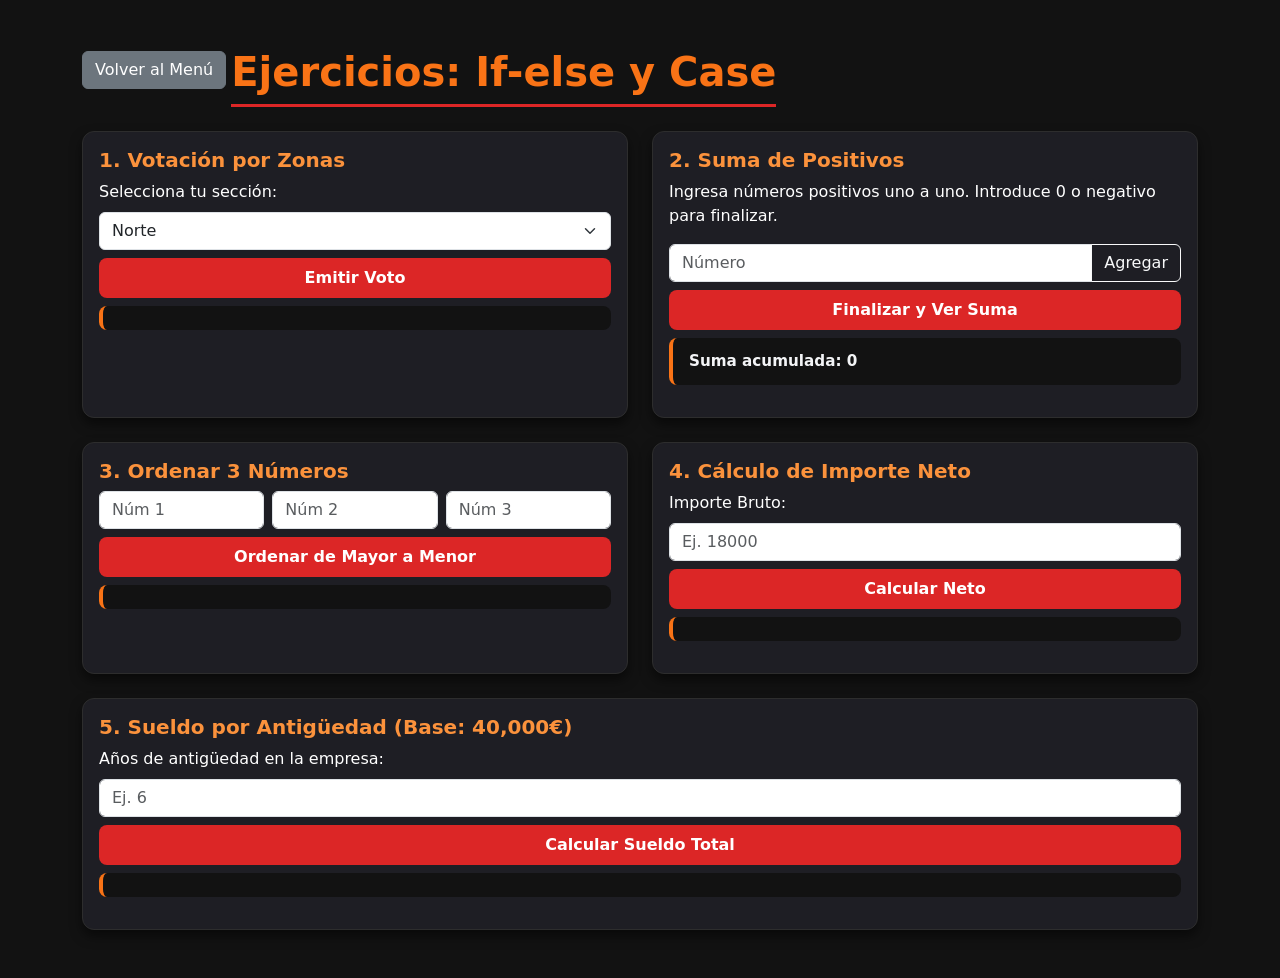
==== secciones/seccion1.html @ 5604af97 "Add files via upload" ====
<!DOCTYPE html>
<html lang="es">
<head>
    <meta charset="UTF-8">
    <title>Sección I</title>
    <link href="https://cdn.jsdelivr.net/npm/bootstrap@5.3.0/dist/css/bootstrap.min.css" rel="stylesheet">
    <link rel="stylesheet" href="/css/seccion1.css">
</head>
<body class="container my-5">
    <a href="/index.html" class="btn btn-secondary mb-4">Volver al Menú</a>
    <h1 class="mb-4">Ejercicios: If-else y Case</h1>

    <div class="row g-4">
        <!-- 1. Votación -->
        <div class="col-md-6">
            <div class="card p-3 h-100">
                <h3>1. Votación por Zonas</h3>
                <label class="form-label">Selecciona tu sección:</label>
                <select id="selectZona" class="form-select mb-2">
                    <option value="norte">Norte</option>
                    <option value="sur">Sur</option>
                    <option value="centro">Centro</option>
                </select>
                <button class="btn btn-success" onclick="votarZonas()">Emitir Voto</button>
                <p id="resVoto" class="fw-bold mt-2"></p>
            </div>
        </div>

        <!-- 2. Suma Positivos -->
        <div class="col-md-6">
            <div class="card p-3 h-100">
                <h3>2. Suma de Positivos</h3>
                <p">Ingresa números positivos uno a uno. Introduce 0 o negativo para finalizar.</p>
                <div class="input-group mb-2">
                    <input type="number" id="inputPositivo" class="form-control" placeholder="Número">
                    <button class="btn btn-outline-light" type="button" onclick="agregarNumero()">Agregar</button>
                </div>
                <button class="btn btn-success w-100" onclick="finalizarSuma()">Finalizar y Ver Suma</button>
                <p id="resSuma" class="fw-bold mt-2">Suma acumulada: 0</p>
            </div>
        </div>

        <!-- 3. Ordenar 3 números -->
        <div class="col-md-6">
            <div class="card p-3 h-100">
                <h3>3. Ordenar 3 Números</h3>
                <div class="row g-2 mb-2">
                    <div class="col"><input type="number" id="num1" class="form-control" placeholder="Núm 1"></div>
                    <div class="col"><input type="number" id="num2" class="form-control" placeholder="Núm 2"></div>
                    <div class="col"><input type="number" id="num3" class="form-control" placeholder="Núm 3"></div>
                </div>
                <button class="btn btn-success" onclick="ordenarNumeros()">Ordenar de Mayor a Menor</button>
                <p id="resOrden" class="fw-bold mt-2"></p>
            </div>
        </div>

        <!-- 4. Importe Neto -->
        <div class="col-md-6">
            <div class="card p-3 h-100">
                <h3>4. Cálculo de Importe Neto</h3>
                <label class="form-label">Importe Bruto:</label>
                <input type="number" id="inputBruto" class="form-control mb-2" placeholder="Ej. 18000">
                <button class="btn btn-success" onclick="calcularImporte()">Calcular Neto</button>
                <p id="resImporte" class="fw-bold mt-2"></p>
            </div>
        </div>

        <!-- 5. Sueldo por Antigüedad -->
        <div class="col-md-12">
            <div class="card p-3">
                <h3>5. Sueldo por Antigüedad (Base: 40,000€)</h3>
                <label class="form-label">Años de antigüedad en la empresa:</label>
                <input type="number" id="inputAnos" class="form-control mb-2" placeholder="Ej. 6">
                <button class="btn btn-success" onclick="calcularSueldo()">Calcular Sueldo Total</button>
                <p id="resSueldo" class="fw-bold mt-2"></p>
            </div>
        </div>
    </div>

    <script src="/js/seccion1.js"></script>
</body>
</html>
---- css/seccion1.css ----
/* Paleta: Rojo, Naranja y Negro */
body {
    background-color: #121212;
    font-family: 'Segoe UI', system-ui, sans-serif;
    color: #e5e7eb;
}

h1 {
    color: #f97316;
    font-weight: 700;
    border-bottom: 3px solid #dc2626;
    display: inline-block;
    padding-bottom: 8px;
}

/* Tarjetas de Ejercicios con acentos oscuros y naranjas */
.card {
    border: 1px solid #2d2d2d;
    border-radius: 12px;
    background-color: #1e1e24;
    box-shadow: 0 6px 12px rgba(0, 0, 0, 0.5);
    color: white;
}

.card h3 {
    font-size: 1.25rem;
    color: #fb923c;
    font-weight: 600;
}

/* Botones en Rojo vibrante */
.btn-success {
    background-color: #dc2626;
    border: none;
    border-radius: 8px;
    font-weight: 600;
    padding: 8px 18px;
    transition: background-color 0.2s ease;
}

.btn-success:hover {
    background-color: #b91c1c;
}

/* Contenedores de Resultado con borde Naranja */
.fw-bold[id^="res"] {
    background-color: #121212;
    padding: 12px 16px;
    border-radius: 8px;
    border-left: 4px solid #f97316;
    margin-top: 15px;
    color: #f3f4f6;
    font-size: 0.95rem;
}
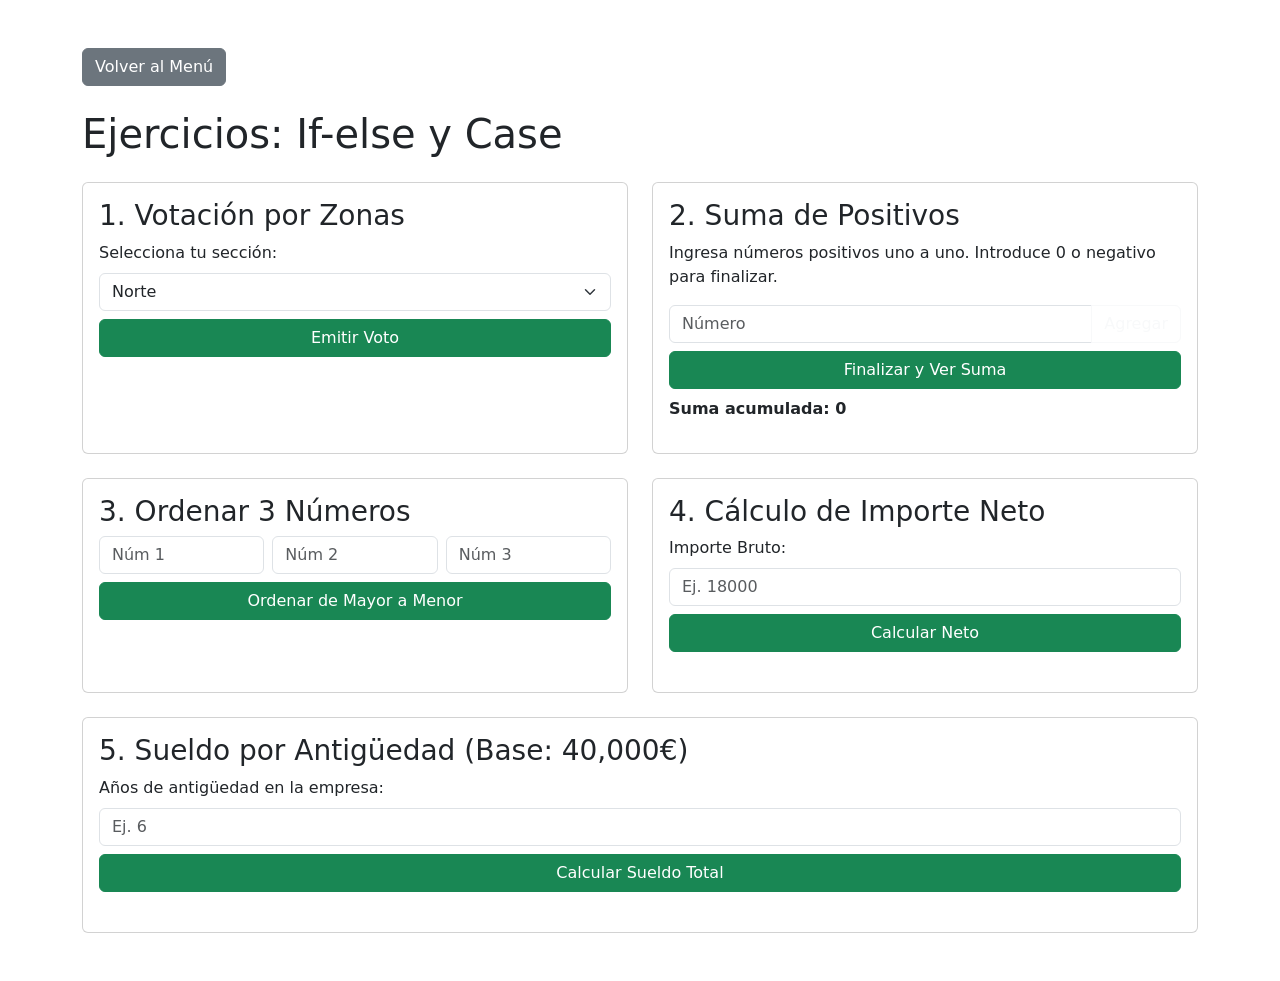
==== commit 09f0ba34: "Update seccion1.html" ====
--- a/secciones/seccion1.html
+++ b/secciones/seccion1.html
@@ -4,10 +4,10 @@
     <meta charset="UTF-8">
     <title>Sección I</title>
     <link href="https://cdn.jsdelivr.net/npm/bootstrap@5.3.0/dist/css/bootstrap.min.css" rel="stylesheet">
-    <link rel="stylesheet" href="/css/seccion1.css">
+    <link rel="stylesheet" href="./css/seccion1.css">
 </head>
 <body class="container my-5">
-    <a href="/index.html" class="btn btn-secondary mb-4">Volver al Menú</a>
+    <a href="./index.html" class="btn btn-secondary mb-4">Volver al Menú</a>
     <h1 class="mb-4">Ejercicios: If-else y Case</h1>
 
     <div class="row g-4">
@@ -77,6 +77,6 @@
         </div>
     </div>
 
-    <script src="/js/seccion1.js"></script>
+    <script src="./js/seccion1.js"></script>
 </body>
-</html>+</html>
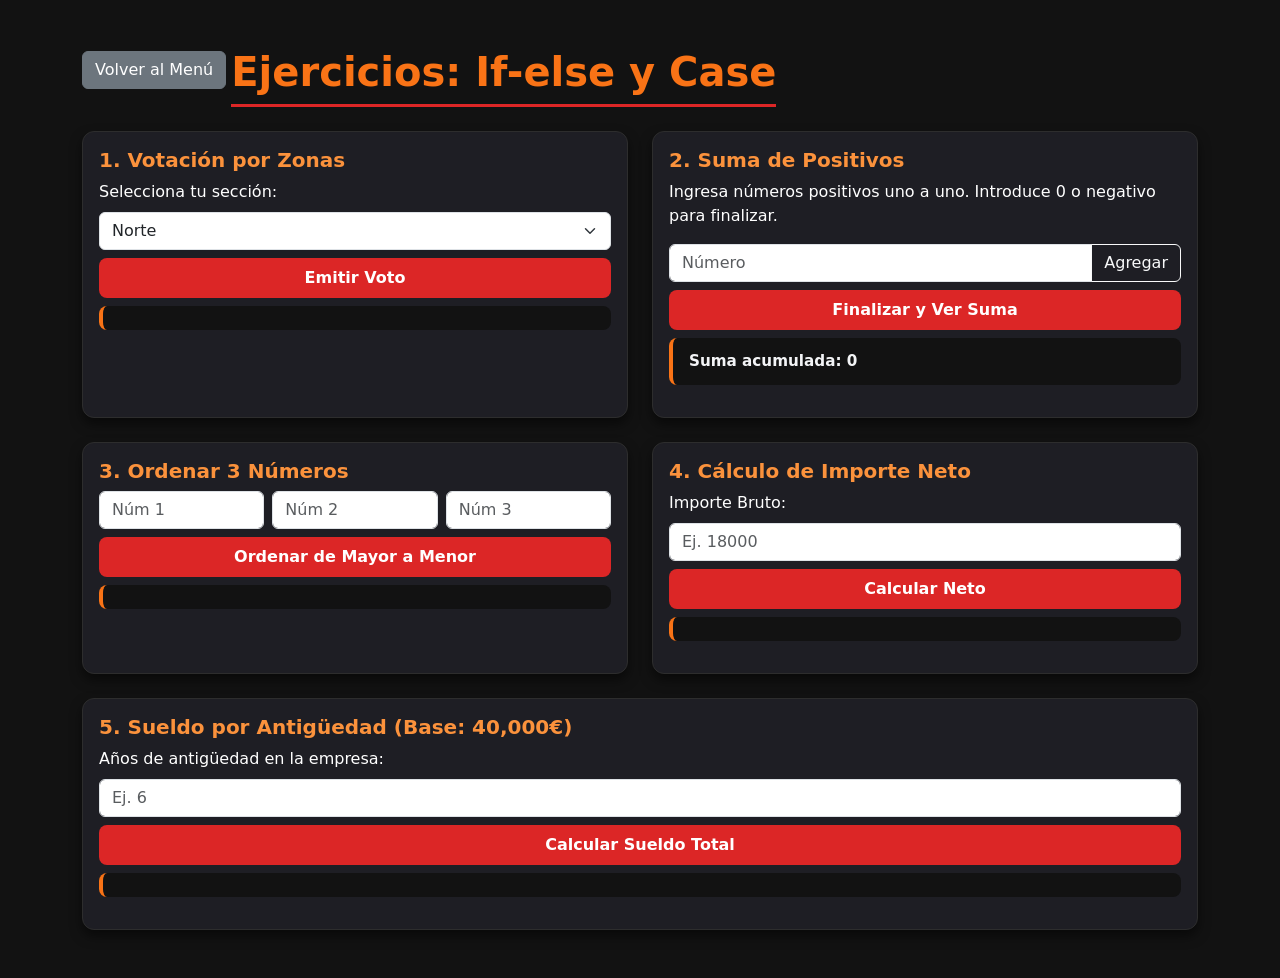
==== commit f87c71a9: "Update seccion1.html" ====
--- a/secciones/seccion1.html
+++ b/secciones/seccion1.html
@@ -4,10 +4,10 @@
     <meta charset="UTF-8">
     <title>Sección I</title>
     <link href="https://cdn.jsdelivr.net/npm/bootstrap@5.3.0/dist/css/bootstrap.min.css" rel="stylesheet">
-    <link rel="stylesheet" href="./css/seccion1.css">
+    <link rel="stylesheet" href="../css/seccion1.css">
 </head>
 <body class="container my-5">
-    <a href="./index.html" class="btn btn-secondary mb-4">Volver al Menú</a>
+    <a href="../index.html" class="btn btn-secondary mb-4">Volver al Menú</a>
     <h1 class="mb-4">Ejercicios: If-else y Case</h1>
 
     <div class="row g-4">
@@ -77,6 +77,6 @@
         </div>
     </div>
 
-    <script src="./js/seccion1.js"></script>
+    <script src="../js/seccion1.js"></script>
 </body>
 </html>
--- a/css/seccion1.css
+++ b/css/seccion1.css
@@ -0,0 +1,54 @@
+/* Paleta: Rojo, Naranja y Negro */
+body {
+    background-color: #121212;
+    font-family: 'Segoe UI', system-ui, sans-serif;
+    color: #e5e7eb;
+}
+
+h1 {
+    color: #f97316;
+    font-weight: 700;
+    border-bottom: 3px solid #dc2626;
+    display: inline-block;
+    padding-bottom: 8px;
+}
+
+/* Tarjetas de Ejercicios con acentos oscuros y naranjas */
+.card {
+    border: 1px solid #2d2d2d;
+    border-radius: 12px;
+    background-color: #1e1e24;
+    box-shadow: 0 6px 12px rgba(0, 0, 0, 0.5);
+    color: white;
+}
+
+.card h3 {
+    font-size: 1.25rem;
+    color: #fb923c;
+    font-weight: 600;
+}
+
+/* Botones en Rojo vibrante */
+.btn-success {
+    background-color: #dc2626;
+    border: none;
+    border-radius: 8px;
+    font-weight: 600;
+    padding: 8px 18px;
+    transition: background-color 0.2s ease;
+}
+
+.btn-success:hover {
+    background-color: #b91c1c;
+}
+
+/* Contenedores de Resultado con borde Naranja */
+.fw-bold[id^="res"] {
+    background-color: #121212;
+    padding: 12px 16px;
+    border-radius: 8px;
+    border-left: 4px solid #f97316;
+    margin-top: 15px;
+    color: #f3f4f6;
+    font-size: 0.95rem;
+}
